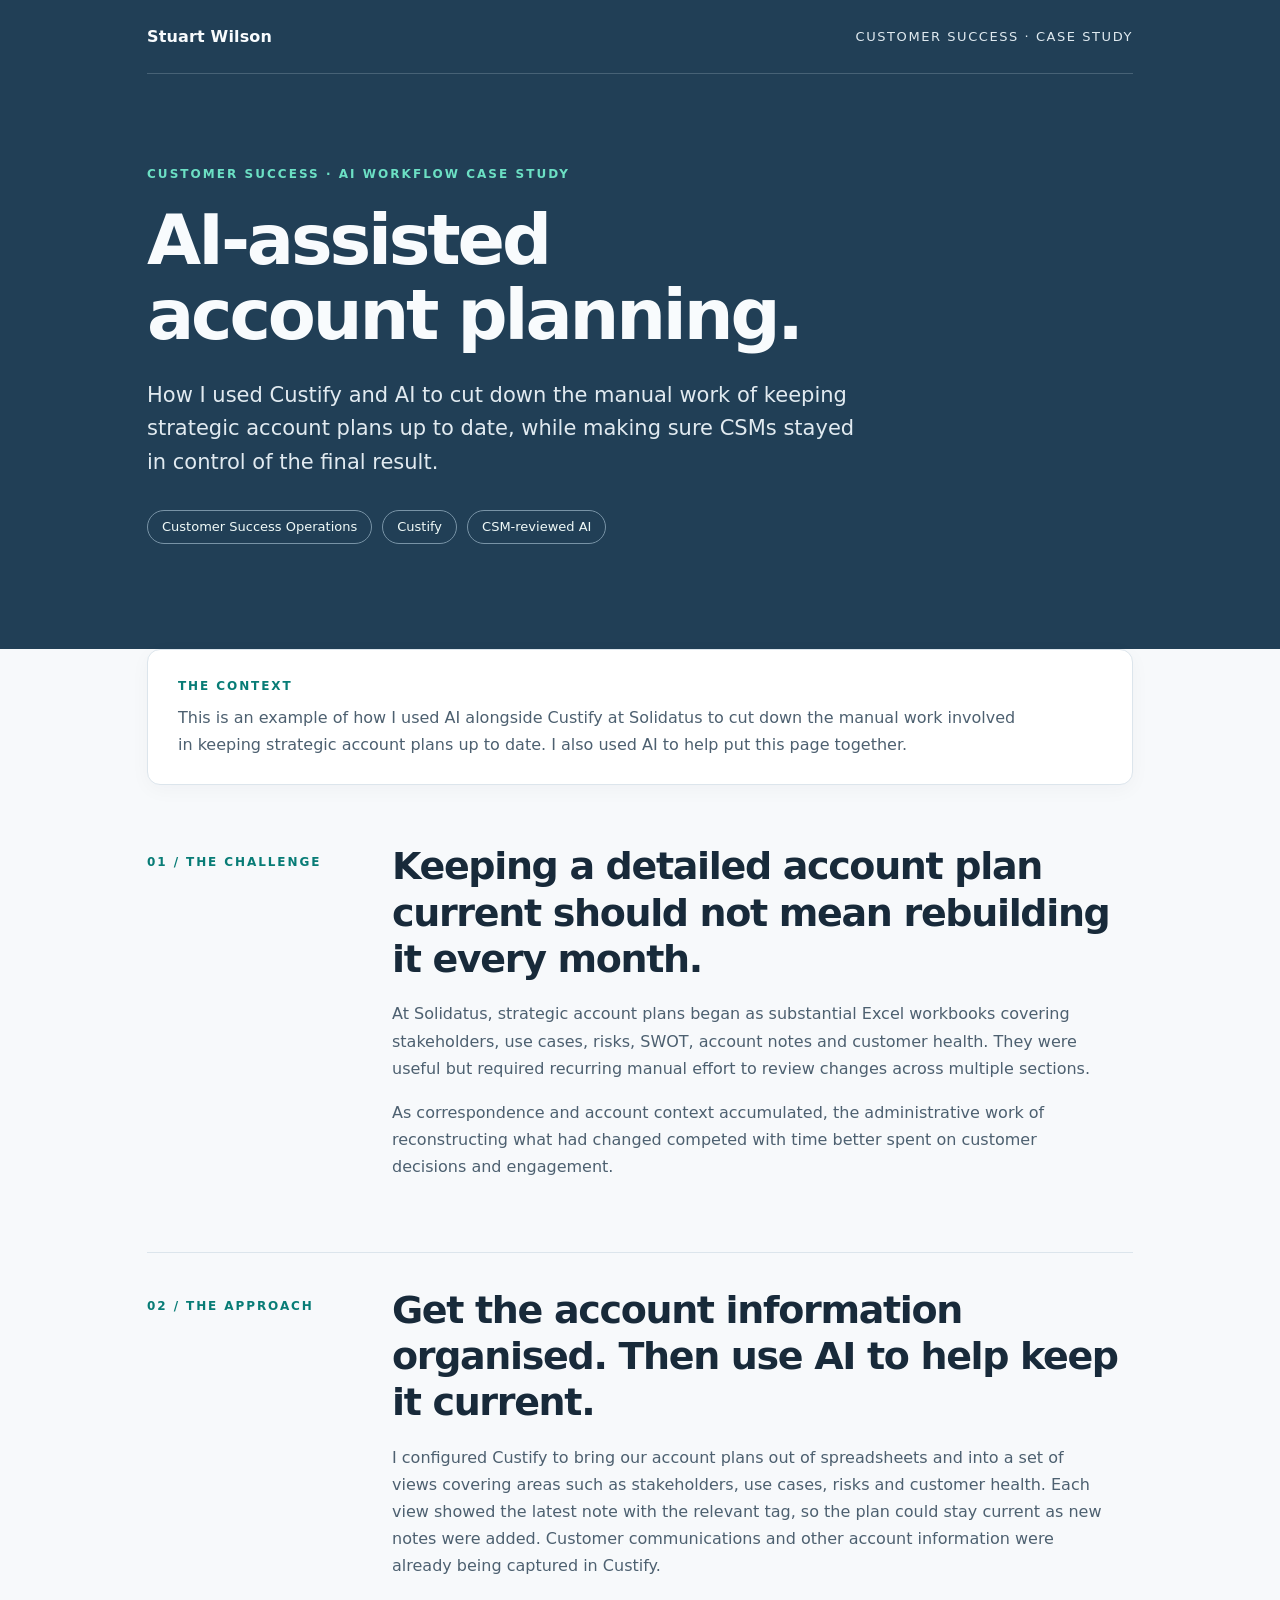
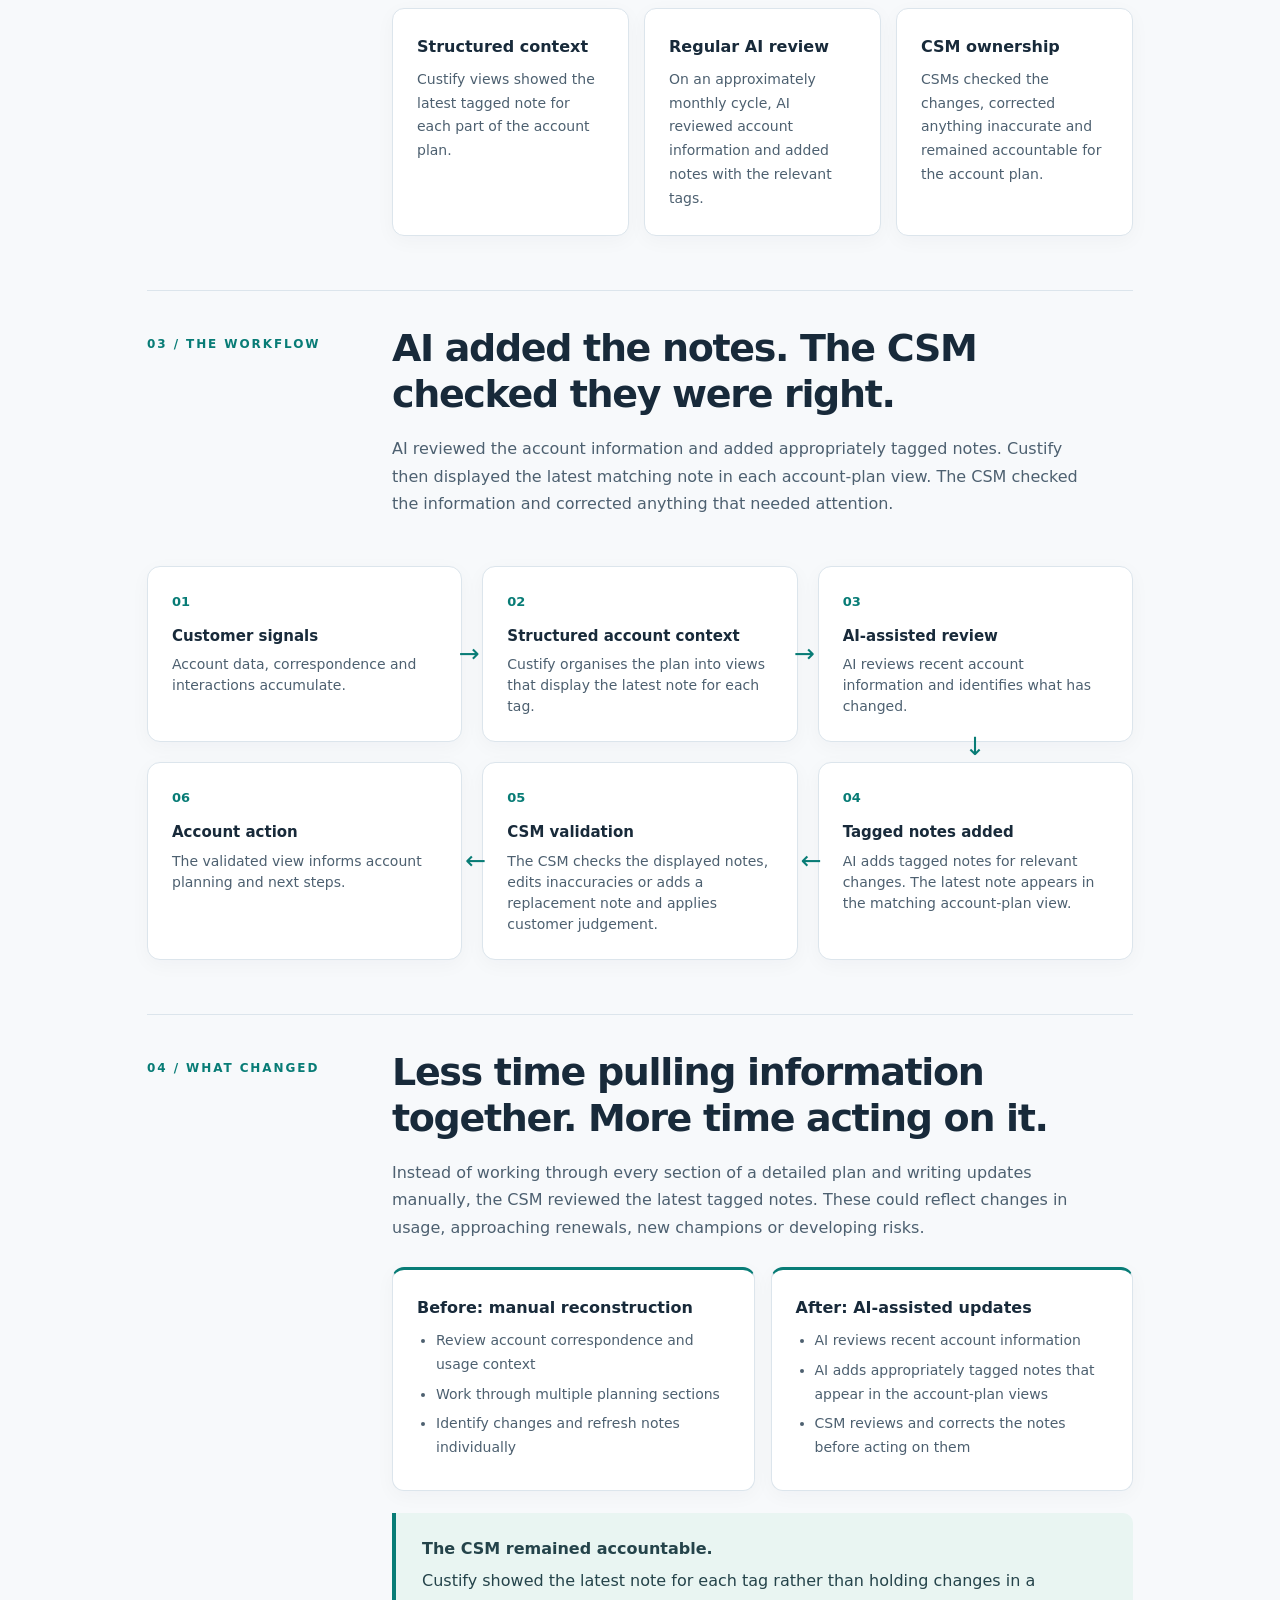
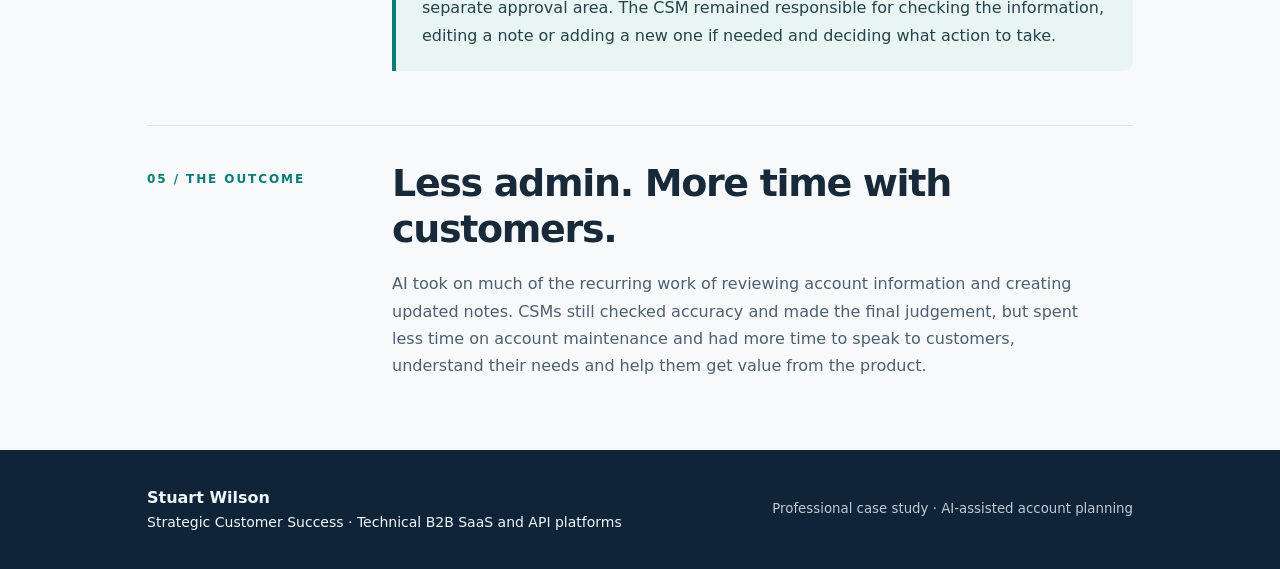
==== ai-account-planning/index.html @ 02c738e1 "Add files via upload" ====
<!doctype html>
<html lang="en">
<head>
<meta charset="utf-8"><meta name="viewport" content="width=device-width, initial-scale=1">
<meta name="description" content="How I used Custify and AI-assisted tagged notes to reduce recurring account-plan maintenance while keeping CSMs accountable.">
<meta name="theme-color" content="#213f56"><title>AI-Assisted Account Planning | Stuart Wilson</title>
<style>
:root{--ink:#17283a;--muted:#536477;--line:#dce5e9;--accent:#147d80;--bg:#f7f9f8;--dark:#10243a}*{box-sizing:border-box}html{scroll-behavior:smooth}body{margin:0;background:var(--bg);color:var(--ink);font:16px/1.7 system-ui,-apple-system,BlinkMacSystemFont,"Segoe UI",sans-serif}a{color:#096b70}a:focus-visible{outline:3px solid #f0b75c;outline-offset:4px}.wrap{max-width:1050px;margin:auto;padding:0 32px}.top{background:var(--dark);color:white}.nav{display:flex;justify-content:space-between;align-items:center;padding-top:23px;padding-bottom:23px;border-bottom:1px solid #ffffff24}.brand{font-weight:700;letter-spacing:.01em}.nav span{color:#b9d4d6;font-size:13px;text-transform:uppercase;letter-spacing:.12em}.hero{padding:90px 0 105px}.eyebrow{color:#71c9c5;text-transform:uppercase;letter-spacing:.17em;font-size:12px;font-weight:800}.hero h1{font-size:clamp(42px,6vw,70px);line-height:1.08;letter-spacing:-.045em;max-width:850px;margin:18px 0 25px}.hero p{font-size:21px;line-height:1.6;color:#d5e0e8;max-width:730px}.tags{display:flex;gap:10px;flex-wrap:wrap;margin-top:30px}.tag{border:1px solid #547083;color:#e1f3f0;border-radius:40px;padding:5px 14px;font-size:13px}main{padding:70px 0 90px}.intro{background:#fff;border:1px solid var(--line);border-radius:13px;padding:26px 30px;margin-bottom:24px}.intro .label{padding:0;margin-bottom:8px}.intro p{margin:0;color:#405366;max-width:850px}.section{padding:34px 0 54px;border-bottom:1px solid var(--line)}.section:last-child{border:0}.section-head{display:grid;grid-template-columns:210px 1fr;gap:35px}.label{font-size:12px;text-transform:uppercase;letter-spacing:.16em;font-weight:800;color:var(--accent);padding-top:9px}.section h2{font-size:clamp(27px,3vw,38px);line-height:1.22;letter-spacing:-.035em;margin:0 0 18px}.section p{max-width:710px;margin:0 0 17px;color:#405366}.feature{display:grid;grid-template-columns:repeat(3,1fr);gap:15px;margin-top:28px}.card{background:white;border:1px solid var(--line);border-radius:12px;padding:24px}.card strong{display:block;margin-bottom:8px}.card p{font-size:14px;margin:0}.workflow{margin-top:32px;display:grid;grid-template-columns:repeat(3,minmax(0,1fr));gap:20px}.step{position:relative;background:#fff;border:1px solid #d6e3e3;border-radius:13px;padding:24px;min-height:165px;box-shadow:0 8px 22px #142b3808}.num{display:block;color:var(--accent);font-weight:800;font-size:13px;margin-bottom:13px}.step h3{font-size:15px;line-height:1.35;margin:0 0 8px}.step p{font-size:14px;line-height:1.5;margin:0}.step:nth-child(4){grid-column:3;grid-row:2}.step:nth-child(5){grid-column:2;grid-row:2}.step:nth-child(6){grid-column:1;grid-row:2}.step::after{position:absolute;color:var(--accent);font-size:25px;z-index:1}.step:nth-child(1)::after,.step:nth-child(2)::after{content:'→';right:-18px;top:50%;transform:translateY(-50%)}.step:nth-child(3)::after{content:'↓';bottom:-27px;left:50%;transform:translateX(-50%)}.step:nth-child(4)::after,.step:nth-child(5)::after{content:'←';left:-18px;top:50%;transform:translateY(-50%)}.comparison{display:grid;grid-template-columns:1fr 1fr;gap:16px;margin-top:26px}.comparison .card{border-top:3px solid var(--accent)}.comparison ul{padding-left:19px;margin:8px 0 0;color:#405366;font-size:14px}.comparison li{margin:6px 0}.callout{background:#e7f2f0;border-left:4px solid var(--accent);padding:22px 26px;border-radius:0 10px 10px 0;margin-top:22px;color:#24434a}.callout strong{display:block;margin-bottom:5px}.bottom{background:var(--dark);color:#e1eaf0;padding:34px 0}.bottom .wrap{display:flex;justify-content:space-between;gap:20px;align-items:center}.bottom p{margin:0;font-size:14px}.bottom small{color:#a8becd}.footer-link{color:#9ce2db}@media(max-width:760px){.wrap{padding:0 22px}.hero{padding:65px 0 75px}.hero p{font-size:18px}.section-head{display:block}.label{margin-bottom:15px}.feature,.comparison{grid-template-columns:1fr}.workflow{grid-template-columns:1fr}.step{min-height:unset;grid-column:auto!important;grid-row:auto!important}.step::after{display:none!important}.step:not(:last-child)::after{content:'↓'!important;display:block!important;position:absolute;left:50%!important;right:auto!important;top:auto!important;bottom:-26px!important;transform:translateX(-50%)!important;color:var(--accent);font-size:23px;z-index:1}.bottom .wrap{display:block}.bottom p{margin-bottom:8px}}@media(prefers-reduced-motion:reduce){html{scroll-behavior:auto}}

/* Brand alignment with stuartjrwilson.com/cs/ */
:root{--ink:#182a3a;--muted:#4d6070;--line:#dce5ec;--accent:#087c76;--bg:#f7f9fb;--dark:#213f56}
body{background:var(--bg);color:var(--ink)}
a{color:#087c76}
a:hover{color:#065e5a}
a:focus-visible{outline-color:#087c76}
.top{background:#213f56;color:#f8fbfd}
.nav{border-bottom-color:#476276}
.nav span{color:#e0eaf0}
.eyebrow{color:#6ce0c4}
.hero p{color:#e1eaf0}
.tag{border-color:#7893a6;color:#f0faf8}
.intro,.card,.step{background:#fff;border-color:#dce5ec;box-shadow:0 5px 20px rgba(15,36,55,.035)}
.intro p,.section p,.comparison ul{color:#4d6070}
.label,.num{color:#087c76}
.comparison .card{border-top-color:#087c76}
.step::after{color:#087c76}
.callout{background:#e9f5f2;border-left-color:#087c76;color:#24434a}
.bottom{background:#102438;color:#eef5fb}
.bottom small{color:#bdcbd7}
.footer-link{color:#6ce0c4}
</style>
</head>
<body>
<header class="top"><div class="wrap"><div class="nav"><div class="brand">Stuart Wilson</div><span>Customer Success · Case Study</span></div><div class="hero"><div class="eyebrow">Customer Success · AI workflow case study</div><h1>AI-assisted<br>account planning.</h1><p>How I used Custify and AI to cut down the manual work of keeping strategic account plans up to date, while making sure CSMs stayed in control of the final result.</p><div class="tags"><span class="tag">Customer Success Operations</span><span class="tag">Custify</span><span class="tag">CSM-reviewed AI</span></div></div></div></header>
<main class="wrap"><aside class="intro"><div class="label">The context</div><p>This is an example of how I used AI alongside Custify at Solidatus to cut down the manual work involved in keeping strategic account plans up to date. I also used AI to help put this page together.</p></aside>
<section class="section"><div class="section-head"><div class="label">01 / The challenge</div><div><h2>Keeping a detailed account plan current should not mean rebuilding it every month.</h2><p>At Solidatus, strategic account plans began as substantial Excel workbooks covering stakeholders, use cases, risks, SWOT, account notes and customer health. They were useful but required recurring manual effort to review changes across multiple sections.</p><p>As correspondence and account context accumulated, the administrative work of reconstructing what had changed competed with time better spent on customer decisions and engagement.</p></div></div></section>
<section class="section"><div class="section-head"><div class="label">02 / The approach</div><div><h2>Get the account information organised. Then use AI to help keep it current.</h2><p>I configured Custify to bring our account plans out of spreadsheets and into a set of views covering areas such as stakeholders, use cases, risks and customer health. Each view showed the latest note with the relevant tag, so the plan could stay current as new notes were added. Customer communications and other account information were already being captured in Custify.</p><div class="feature"><div class="card"><strong>Structured context</strong><p>Custify views showed the latest tagged note for each part of the account plan.</p></div><div class="card"><strong>Regular AI review</strong><p>On an approximately monthly cycle, AI reviewed account information and added notes with the relevant tags.</p></div><div class="card"><strong>CSM ownership</strong><p>CSMs checked the changes, corrected anything inaccurate and remained accountable for the account plan.</p></div></div></div></div></section>
<section class="section"><div class="section-head"><div class="label">03 / The workflow</div><div><h2>AI added the notes. The CSM checked they were right.</h2><p>AI reviewed the account information and added appropriately tagged notes. Custify then displayed the latest matching note in each account-plan view. The CSM checked the information and corrected anything that needed attention.</p></div></div><div class="workflow" aria-label="Six stages of the account planning workflow, numbered in order"><div class="step"><span class="num">01</span><h3>Customer signals</h3><p>Account data, correspondence and interactions accumulate.</p></div><div class="step"><span class="num">02</span><h3>Structured account context</h3><p>Custify organises the plan into views that display the latest note for each tag.</p></div><div class="step"><span class="num">03</span><h3>AI-assisted review</h3><p>AI reviews recent account information and identifies what has changed.</p></div><div class="step"><span class="num">04</span><h3>Tagged notes added</h3><p>AI adds tagged notes for relevant changes. The latest note appears in the matching account-plan view.</p></div><div class="step"><span class="num">05</span><h3>CSM validation</h3><p>The CSM checks the displayed notes, edits inaccuracies or adds a replacement note and applies customer judgement.</p></div><div class="step"><span class="num">06</span><h3>Account action</h3><p>The validated view informs account planning and next steps.</p></div></div></section>
<section class="section"><div class="section-head"><div class="label">04 / What changed</div><div><h2>Less time pulling information together. More time acting on it.</h2><p>Instead of working through every section of a detailed plan and writing updates manually, the CSM reviewed the latest tagged notes. These could reflect changes in usage, approaching renewals, new champions or developing risks.</p><div class="comparison"><div class="card"><strong>Before: manual reconstruction</strong><ul><li>Review account correspondence and usage context</li><li>Work through multiple planning sections</li><li>Identify changes and refresh notes individually</li></ul></div><div class="card"><strong>After: AI-assisted updates</strong><ul><li>AI reviews recent account information</li><li>AI adds appropriately tagged notes that appear in the account-plan views</li><li>CSM reviews and corrects the notes before acting on them</li></ul></div></div><div class="callout"><strong>The CSM remained accountable.</strong>Custify showed the latest note for each tag rather than holding changes in a separate approval area. The CSM remained responsible for checking the information, editing a note or adding a new one if needed and deciding what action to take.</div></div></div></section>
<section class="section"><div class="section-head"><div class="label">05 / The outcome</div><div><h2>Less admin. More time with customers.</h2><p>AI took on much of the recurring work of reviewing account information and creating updated notes. CSMs still checked accuracy and made the final judgement, but spent less time on account maintenance and had more time to speak to customers, understand their needs and help them get value from the product.</p></div></div></section>
</main><footer class="bottom"><div class="wrap"><div><strong>Stuart Wilson</strong><p>Strategic Customer Success · Technical B2B SaaS and API platforms</p></div><small>Professional case study · AI-assisted account planning</small></div></footer>
</body></html>
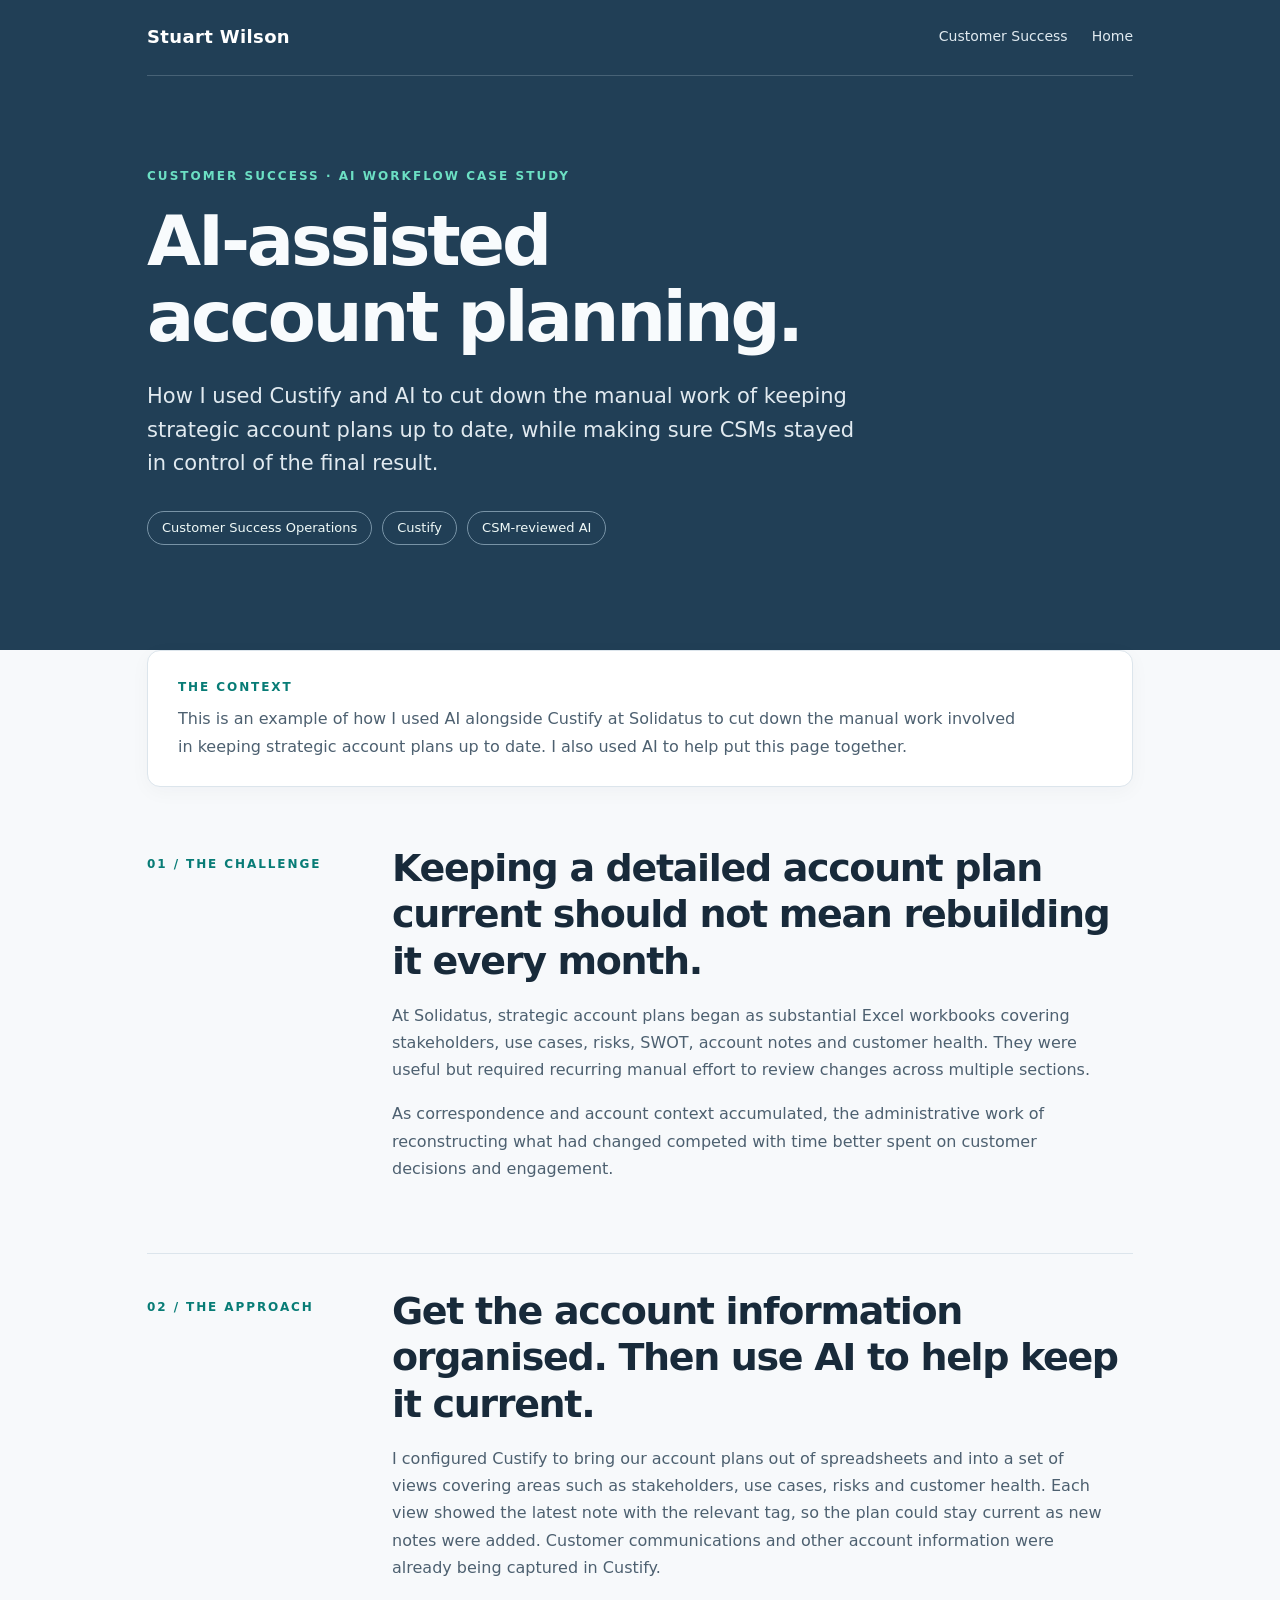
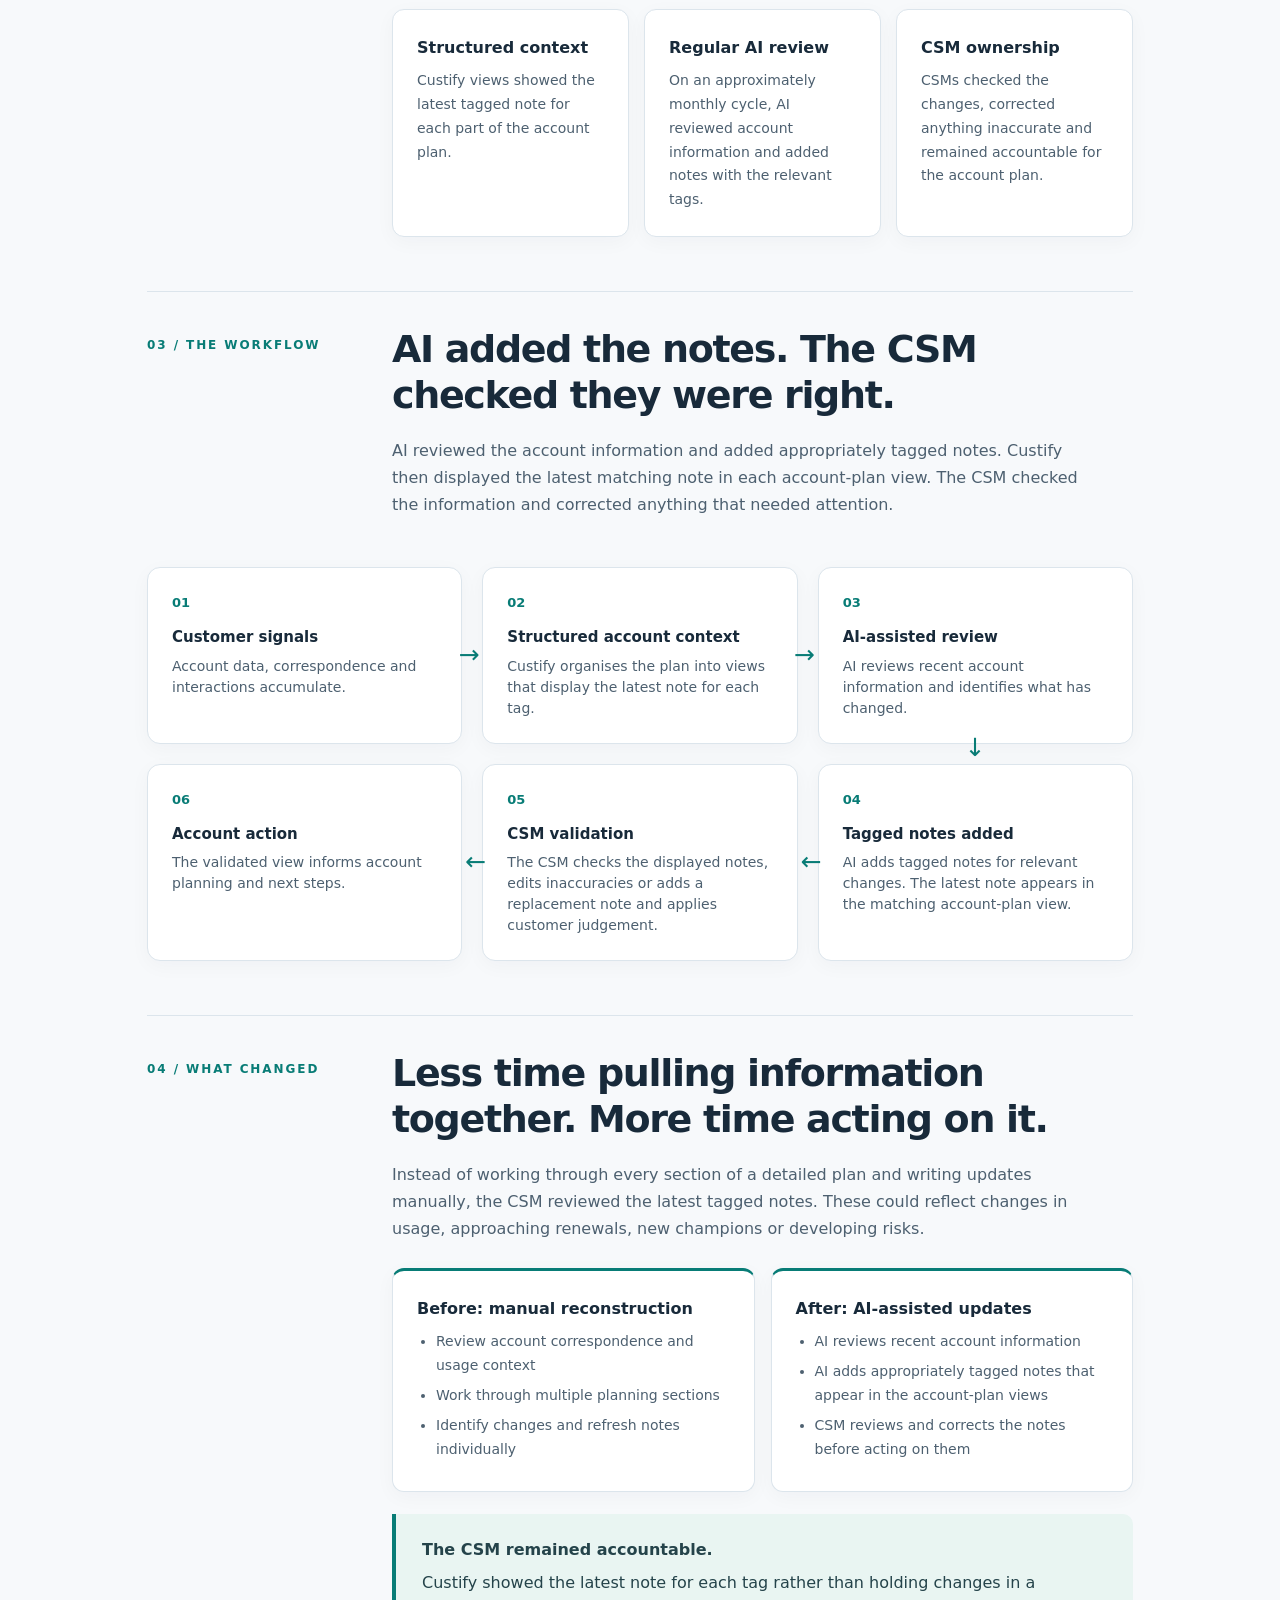
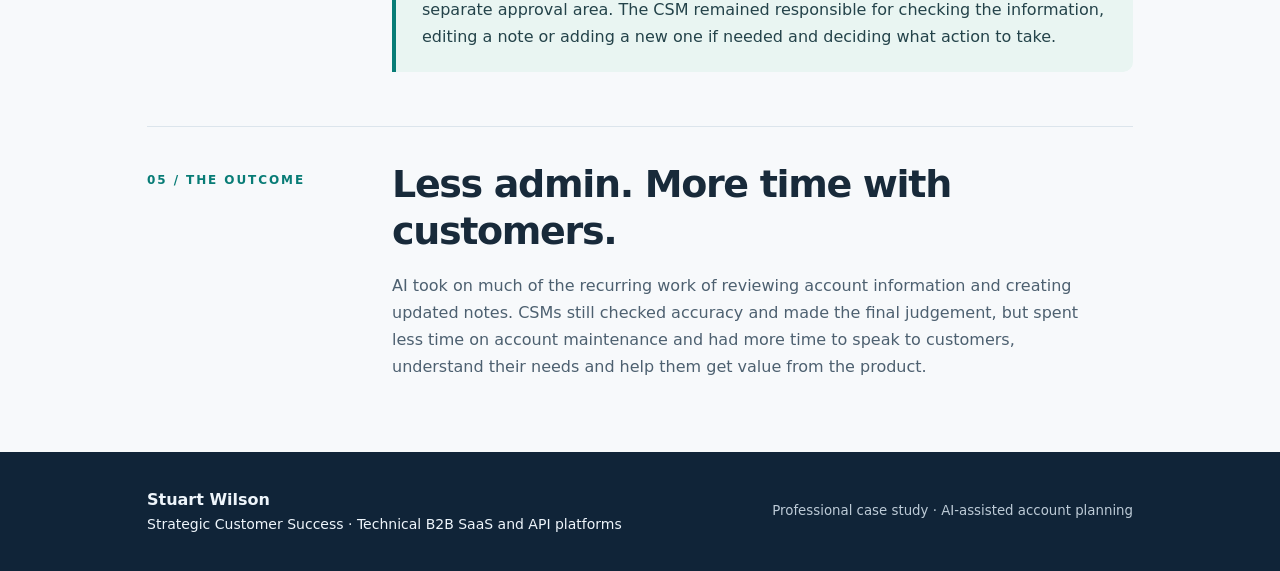
==== commit 569a98dc: "Add files via upload" ====
--- a/ai-account-planning/index.html
+++ b/ai-account-planning/index.html
@@ -28,10 +28,18 @@
 .bottom{background:#102438;color:#eef5fb}
 .bottom small{color:#bdcbd7}
 .footer-link{color:#6ce0c4}
+/* Shared header styling */
+.nav{padding-top:22px;padding-bottom:22px;gap:20px}
+.nav .brand{color:#fff;text-decoration:none;font-size:18px;font-weight:750;letter-spacing:.02em}
+.nav .brand:hover{text-decoration:underline;color:#fff}
+.nav-links{display:flex;gap:24px;flex-wrap:wrap;align-items:center}
+.nav-links a{color:#e0eaf0;text-decoration:none;font-size:14px}
+.nav-links a:hover{color:#fff;text-decoration:underline}
+@media(max-width:480px){.nav{align-items:flex-start;flex-direction:column;gap:10px}.nav-links{gap:18px}}
 </style>
 </head>
 <body>
-<header class="top"><div class="wrap"><div class="nav"><div class="brand">Stuart Wilson</div><span>Customer Success · Case Study</span></div><div class="hero"><div class="eyebrow">Customer Success · AI workflow case study</div><h1>AI-assisted<br>account planning.</h1><p>How I used Custify and AI to cut down the manual work of keeping strategic account plans up to date, while making sure CSMs stayed in control of the final result.</p><div class="tags"><span class="tag">Customer Success Operations</span><span class="tag">Custify</span><span class="tag">CSM-reviewed AI</span></div></div></div></header>
+<header class="top"><div class="wrap"><div class="nav"><a class="brand" href="/" aria-label="Stuart Wilson homepage">Stuart Wilson</a><div class="nav-links"><a href="/cs/">Customer Success</a><a href="/">Home</a></div></div><div class="hero"><div class="eyebrow">Customer Success · AI workflow case study</div><h1>AI-assisted<br>account planning.</h1><p>How I used Custify and AI to cut down the manual work of keeping strategic account plans up to date, while making sure CSMs stayed in control of the final result.</p><div class="tags"><span class="tag">Customer Success Operations</span><span class="tag">Custify</span><span class="tag">CSM-reviewed AI</span></div></div></div></header>
 <main class="wrap"><aside class="intro"><div class="label">The context</div><p>This is an example of how I used AI alongside Custify at Solidatus to cut down the manual work involved in keeping strategic account plans up to date. I also used AI to help put this page together.</p></aside>
 <section class="section"><div class="section-head"><div class="label">01 / The challenge</div><div><h2>Keeping a detailed account plan current should not mean rebuilding it every month.</h2><p>At Solidatus, strategic account plans began as substantial Excel workbooks covering stakeholders, use cases, risks, SWOT, account notes and customer health. They were useful but required recurring manual effort to review changes across multiple sections.</p><p>As correspondence and account context accumulated, the administrative work of reconstructing what had changed competed with time better spent on customer decisions and engagement.</p></div></div></section>
 <section class="section"><div class="section-head"><div class="label">02 / The approach</div><div><h2>Get the account information organised. Then use AI to help keep it current.</h2><p>I configured Custify to bring our account plans out of spreadsheets and into a set of views covering areas such as stakeholders, use cases, risks and customer health. Each view showed the latest note with the relevant tag, so the plan could stay current as new notes were added. Customer communications and other account information were already being captured in Custify.</p><div class="feature"><div class="card"><strong>Structured context</strong><p>Custify views showed the latest tagged note for each part of the account plan.</p></div><div class="card"><strong>Regular AI review</strong><p>On an approximately monthly cycle, AI reviewed account information and added notes with the relevant tags.</p></div><div class="card"><strong>CSM ownership</strong><p>CSMs checked the changes, corrected anything inaccurate and remained accountable for the account plan.</p></div></div></div></div></section>
@@ -39,4 +47,25 @@
 <section class="section"><div class="section-head"><div class="label">04 / What changed</div><div><h2>Less time pulling information together. More time acting on it.</h2><p>Instead of working through every section of a detailed plan and writing updates manually, the CSM reviewed the latest tagged notes. These could reflect changes in usage, approaching renewals, new champions or developing risks.</p><div class="comparison"><div class="card"><strong>Before: manual reconstruction</strong><ul><li>Review account correspondence and usage context</li><li>Work through multiple planning sections</li><li>Identify changes and refresh notes individually</li></ul></div><div class="card"><strong>After: AI-assisted updates</strong><ul><li>AI reviews recent account information</li><li>AI adds appropriately tagged notes that appear in the account-plan views</li><li>CSM reviews and corrects the notes before acting on them</li></ul></div></div><div class="callout"><strong>The CSM remained accountable.</strong>Custify showed the latest note for each tag rather than holding changes in a separate approval area. The CSM remained responsible for checking the information, editing a note or adding a new one if needed and deciding what action to take.</div></div></div></section>
 <section class="section"><div class="section-head"><div class="label">05 / The outcome</div><div><h2>Less admin. More time with customers.</h2><p>AI took on much of the recurring work of reviewing account information and creating updated notes. CSMs still checked accuracy and made the final judgement, but spent less time on account maintenance and had more time to speak to customers, understand their needs and help them get value from the product.</p></div></div></section>
 </main><footer class="bottom"><div class="wrap"><div><strong>Stuart Wilson</strong><p>Strategic Customer Success · Technical B2B SaaS and API platforms</p></div><small>Professional case study · AI-assisted account planning</small></div></footer>
+<!-- Cloudflare Web Analytics: personal browser opt-out via ?analytics=off; re-enable via ?analytics=on. -->
+<script>
+(function () {
+  const key = 'stuart-cs-analytics-opt-out';
+  const params = new URLSearchParams(window.location.search);
+  const choice = params.get('analytics');
+  try {
+    if (choice === 'off') localStorage.setItem(key, '1');
+    if (choice === 'on') localStorage.removeItem(key);
+  } catch (error) { /* Storage may be unavailable in private browsing. */ }
+  if (choice === 'off') return;
+  let optedOut = false;
+  try { optedOut = localStorage.getItem(key) === '1'; } catch (error) {}
+  if (optedOut) return;
+  const beacon = document.createElement('script');
+  beacon.type = 'module';
+  beacon.src = 'https://static.cloudflareinsights.com/beacon.min.js';
+  beacon.setAttribute('data-cf-beacon', JSON.stringify({ token: 'd771156b307c47318e2d12b2369e3d47' }));
+  document.body.appendChild(beacon);
+})();
+</script><!-- End Cloudflare Web Analytics -->
 </body></html>
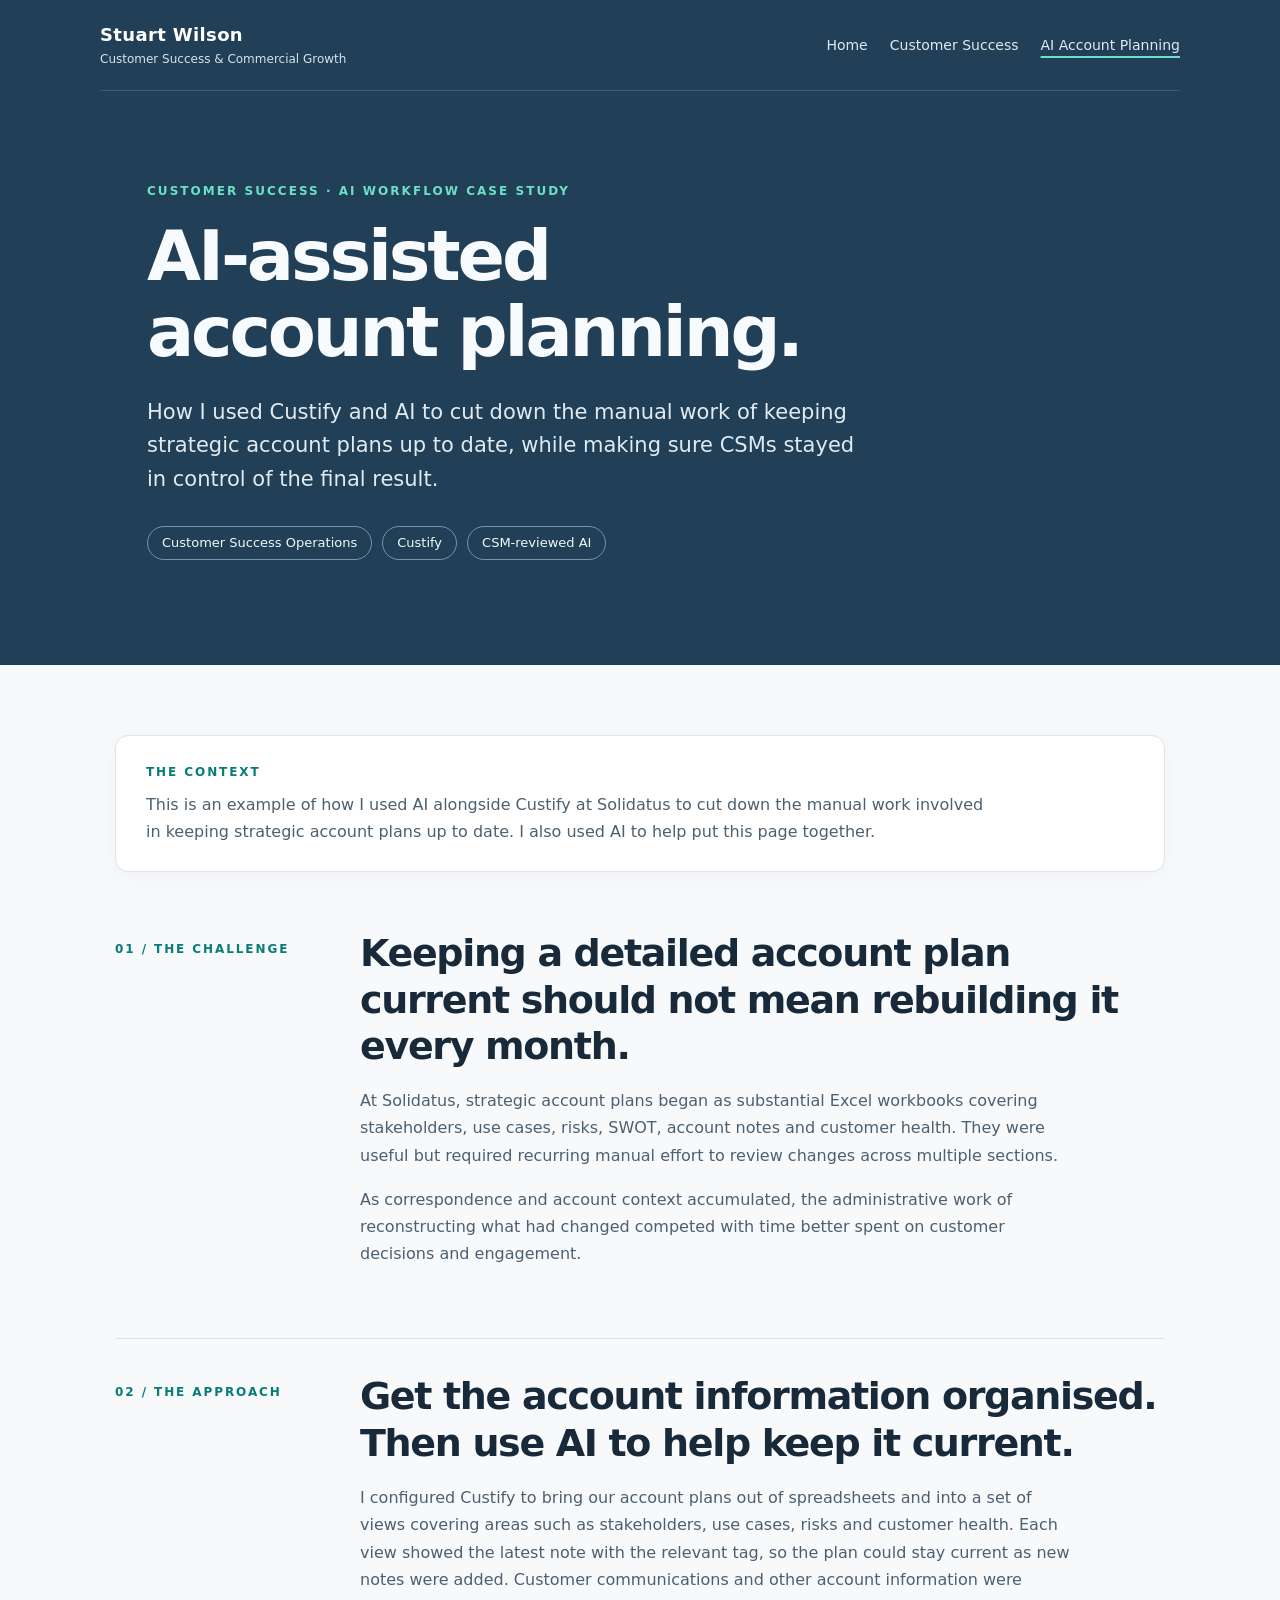
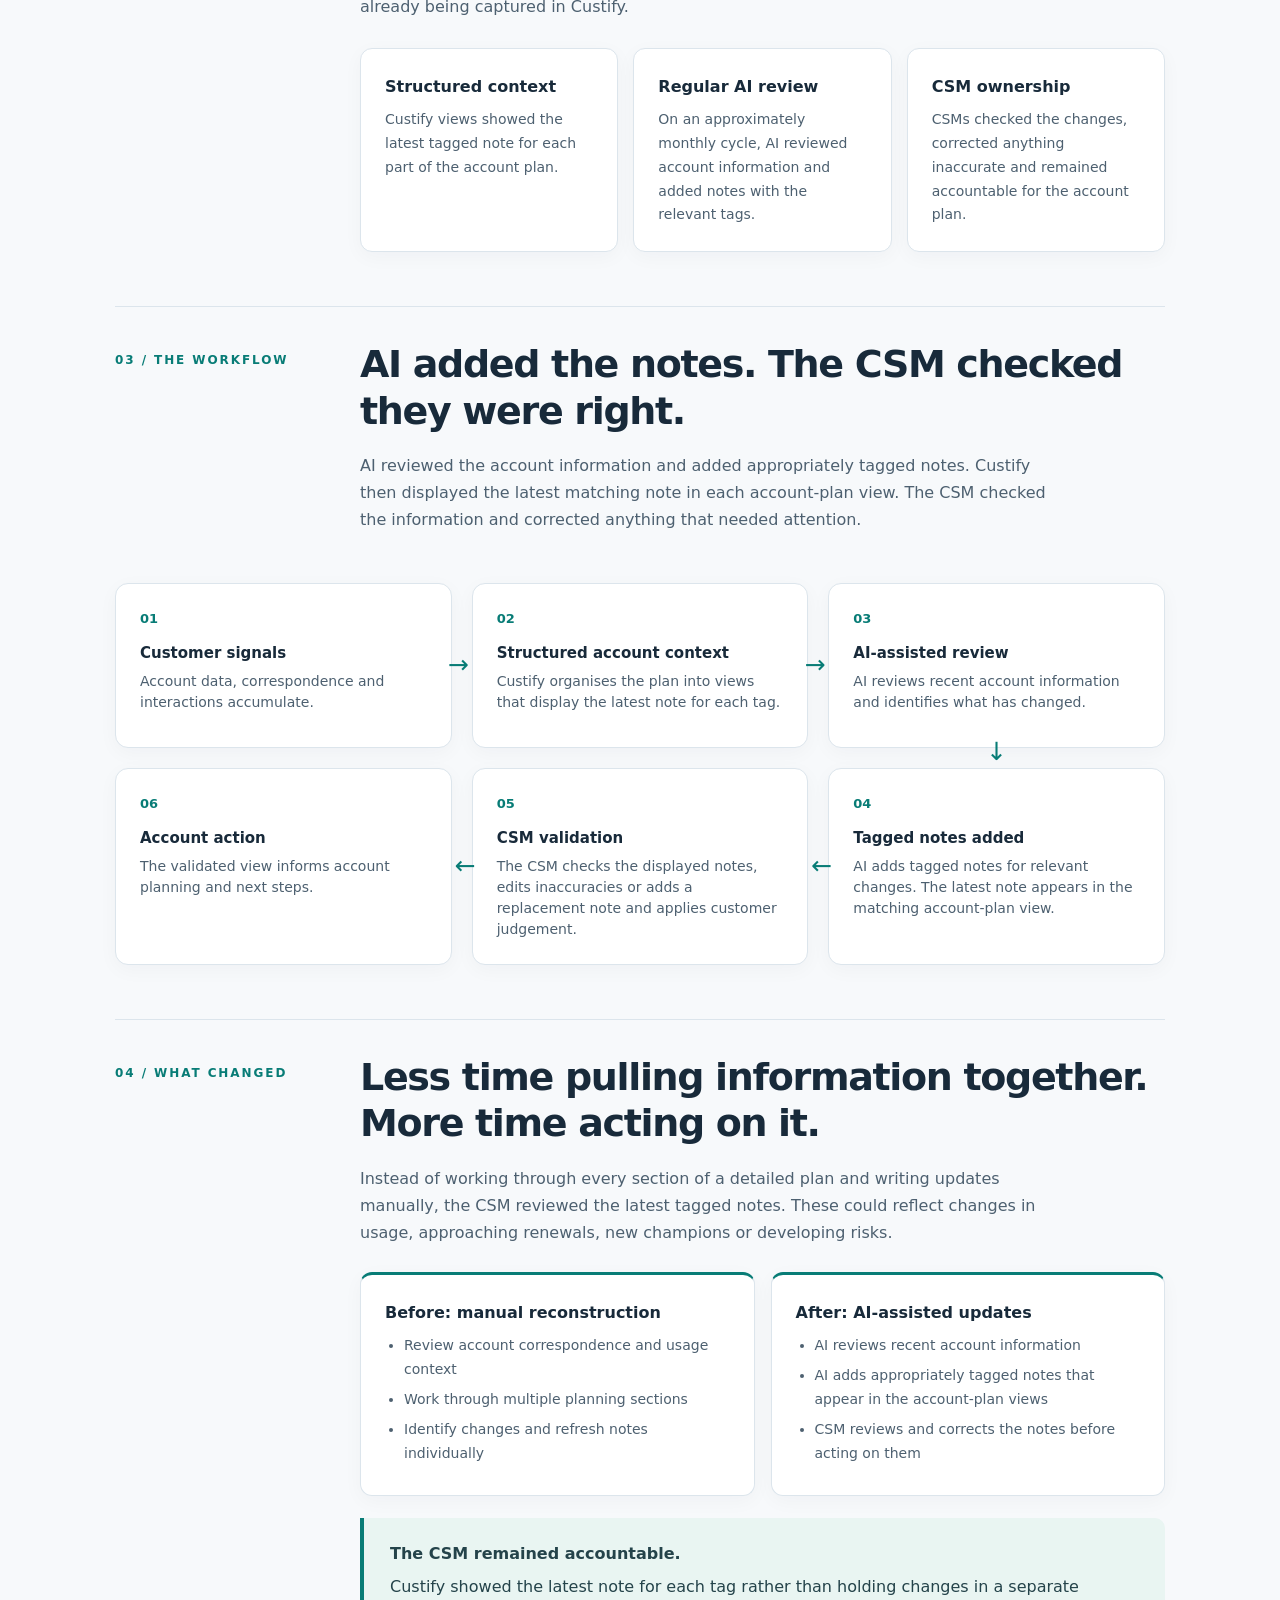
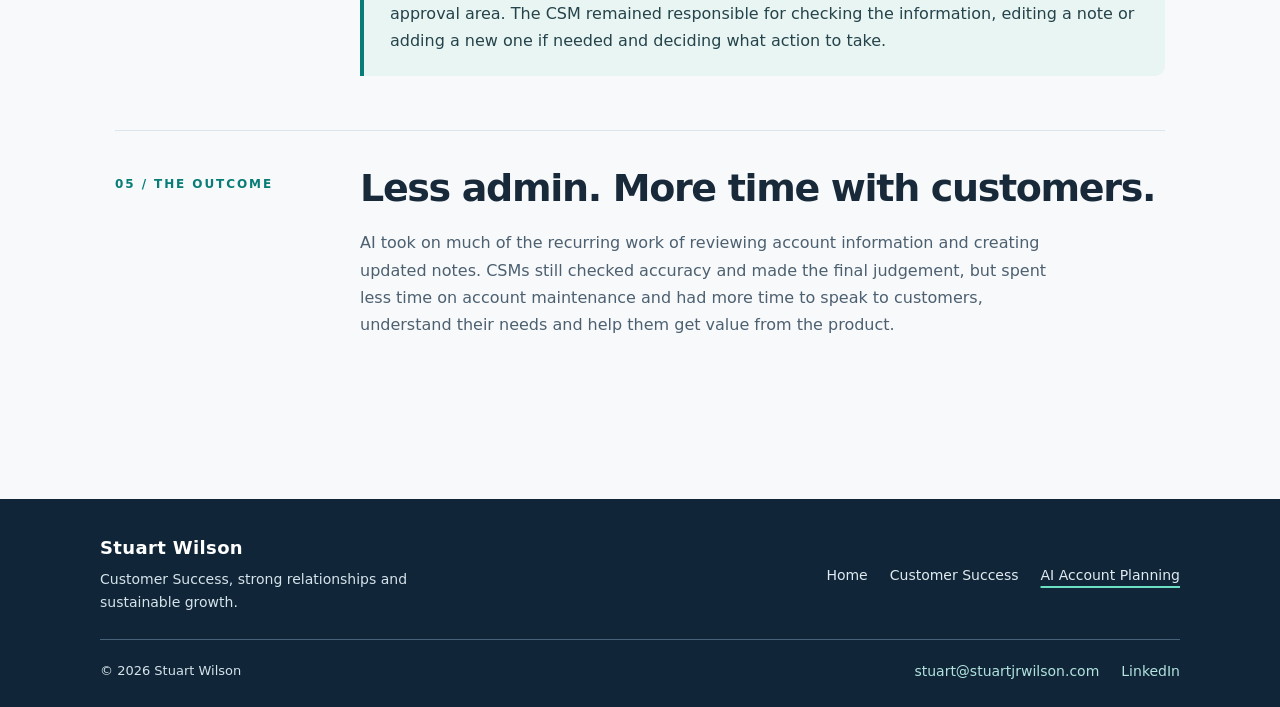
==== commit 40ce6221: "Standardise site headers and footers and improve SEO" ====
--- a/ai-account-planning/index.html
+++ b/ai-account-planning/index.html
@@ -2,10 +2,8 @@
 <html lang="en">
 <head>
 <meta charset="utf-8"><meta name="viewport" content="width=device-width, initial-scale=1">
-<meta name="description" content="How I used Custify and AI-assisted tagged notes to reduce recurring account-plan maintenance while keeping CSMs accountable.">
-<meta name="theme-color" content="#213f56"><title>AI-Assisted Account Planning | Stuart Wilson</title>
 <style>
-:root{--ink:#17283a;--muted:#536477;--line:#dce5e9;--accent:#147d80;--bg:#f7f9f8;--dark:#10243a}*{box-sizing:border-box}html{scroll-behavior:smooth}body{margin:0;background:var(--bg);color:var(--ink);font:16px/1.7 system-ui,-apple-system,BlinkMacSystemFont,"Segoe UI",sans-serif}a{color:#096b70}a:focus-visible{outline:3px solid #f0b75c;outline-offset:4px}.wrap{max-width:1050px;margin:auto;padding:0 32px}.top{background:var(--dark);color:white}.nav{display:flex;justify-content:space-between;align-items:center;padding-top:23px;padding-bottom:23px;border-bottom:1px solid #ffffff24}.brand{font-weight:700;letter-spacing:.01em}.nav span{color:#b9d4d6;font-size:13px;text-transform:uppercase;letter-spacing:.12em}.hero{padding:90px 0 105px}.eyebrow{color:#71c9c5;text-transform:uppercase;letter-spacing:.17em;font-size:12px;font-weight:800}.hero h1{font-size:clamp(42px,6vw,70px);line-height:1.08;letter-spacing:-.045em;max-width:850px;margin:18px 0 25px}.hero p{font-size:21px;line-height:1.6;color:#d5e0e8;max-width:730px}.tags{display:flex;gap:10px;flex-wrap:wrap;margin-top:30px}.tag{border:1px solid #547083;color:#e1f3f0;border-radius:40px;padding:5px 14px;font-size:13px}main{padding:70px 0 90px}.intro{background:#fff;border:1px solid var(--line);border-radius:13px;padding:26px 30px;margin-bottom:24px}.intro .label{padding:0;margin-bottom:8px}.intro p{margin:0;color:#405366;max-width:850px}.section{padding:34px 0 54px;border-bottom:1px solid var(--line)}.section:last-child{border:0}.section-head{display:grid;grid-template-columns:210px 1fr;gap:35px}.label{font-size:12px;text-transform:uppercase;letter-spacing:.16em;font-weight:800;color:var(--accent);padding-top:9px}.section h2{font-size:clamp(27px,3vw,38px);line-height:1.22;letter-spacing:-.035em;margin:0 0 18px}.section p{max-width:710px;margin:0 0 17px;color:#405366}.feature{display:grid;grid-template-columns:repeat(3,1fr);gap:15px;margin-top:28px}.card{background:white;border:1px solid var(--line);border-radius:12px;padding:24px}.card strong{display:block;margin-bottom:8px}.card p{font-size:14px;margin:0}.workflow{margin-top:32px;display:grid;grid-template-columns:repeat(3,minmax(0,1fr));gap:20px}.step{position:relative;background:#fff;border:1px solid #d6e3e3;border-radius:13px;padding:24px;min-height:165px;box-shadow:0 8px 22px #142b3808}.num{display:block;color:var(--accent);font-weight:800;font-size:13px;margin-bottom:13px}.step h3{font-size:15px;line-height:1.35;margin:0 0 8px}.step p{font-size:14px;line-height:1.5;margin:0}.step:nth-child(4){grid-column:3;grid-row:2}.step:nth-child(5){grid-column:2;grid-row:2}.step:nth-child(6){grid-column:1;grid-row:2}.step::after{position:absolute;color:var(--accent);font-size:25px;z-index:1}.step:nth-child(1)::after,.step:nth-child(2)::after{content:'→';right:-18px;top:50%;transform:translateY(-50%)}.step:nth-child(3)::after{content:'↓';bottom:-27px;left:50%;transform:translateX(-50%)}.step:nth-child(4)::after,.step:nth-child(5)::after{content:'←';left:-18px;top:50%;transform:translateY(-50%)}.comparison{display:grid;grid-template-columns:1fr 1fr;gap:16px;margin-top:26px}.comparison .card{border-top:3px solid var(--accent)}.comparison ul{padding-left:19px;margin:8px 0 0;color:#405366;font-size:14px}.comparison li{margin:6px 0}.callout{background:#e7f2f0;border-left:4px solid var(--accent);padding:22px 26px;border-radius:0 10px 10px 0;margin-top:22px;color:#24434a}.callout strong{display:block;margin-bottom:5px}.bottom{background:var(--dark);color:#e1eaf0;padding:34px 0}.bottom .wrap{display:flex;justify-content:space-between;gap:20px;align-items:center}.bottom p{margin:0;font-size:14px}.bottom small{color:#a8becd}.footer-link{color:#9ce2db}@media(max-width:760px){.wrap{padding:0 22px}.hero{padding:65px 0 75px}.hero p{font-size:18px}.section-head{display:block}.label{margin-bottom:15px}.feature,.comparison{grid-template-columns:1fr}.workflow{grid-template-columns:1fr}.step{min-height:unset;grid-column:auto!important;grid-row:auto!important}.step::after{display:none!important}.step:not(:last-child)::after{content:'↓'!important;display:block!important;position:absolute;left:50%!important;right:auto!important;top:auto!important;bottom:-26px!important;transform:translateX(-50%)!important;color:var(--accent);font-size:23px;z-index:1}.bottom .wrap{display:block}.bottom p{margin-bottom:8px}}@media(prefers-reduced-motion:reduce){html{scroll-behavior:auto}}
+:root{--ink:#17283a;--muted:#536477;--line:#dce5e9;--accent:#147d80;--bg:#f7f9f8;--dark:#10243a}*{box-sizing:border-box}html{scroll-behavior:smooth}body{margin:0;background:var(--bg);color:var(--ink);font:16px/1.7 system-ui,-apple-system,BlinkMacSystemFont,"Segoe UI",sans-serif}a{color:#096b70}a:focus-visible{outline:3px solid #f0b75c;outline-offset:4px}.wrap{max-width:1050px;margin:auto;padding:0 32px}.top{background:var(--dark);color:white}.nav{display:flex;justify-content:space-between;align-items:center;padding-top:23px;padding-bottom:23px;border-bottom:1px solid #ffffff24}.brand{font-weight:700;letter-spacing:.01em}.nav span{color:#b9d4d6;font-size:13px;text-transform:uppercase;letter-spacing:.12em}.hero{padding:90px 0 105px}.eyebrow{color:#71c9c5;text-transform:uppercase;letter-spacing:.17em;font-size:12px;font-weight:800}.hero h1{font-size:clamp(42px,6vw,70px);line-height:1.08;letter-spacing:-.045em;max-width:850px;margin:18px 0 25px}.hero p{font-size:21px;line-height:1.6;color:#d5e0e8;max-width:730px}.tags{display:flex;gap:10px;flex-wrap:wrap;margin-top:30px}.tag{border:1px solid #547083;color:#e1f3f0;border-radius:40px;padding:5px 14px;font-size:13px}.case-content{padding:70px 0 90px}.intro{background:#fff;border:1px solid var(--line);border-radius:13px;padding:26px 30px;margin-bottom:24px}.intro .label{padding:0;margin-bottom:8px}.intro p{margin:0;color:#405366;max-width:850px}.section{padding:34px 0 54px;border-bottom:1px solid var(--line)}.section:last-child{border:0}.section-head{display:grid;grid-template-columns:210px 1fr;gap:35px}.label{font-size:12px;text-transform:uppercase;letter-spacing:.16em;font-weight:800;color:var(--accent);padding-top:9px}.section h2{font-size:clamp(27px,3vw,38px);line-height:1.22;letter-spacing:-.035em;margin:0 0 18px}.section p{max-width:710px;margin:0 0 17px;color:#405366}.feature{display:grid;grid-template-columns:repeat(3,1fr);gap:15px;margin-top:28px}.card{background:white;border:1px solid var(--line);border-radius:12px;padding:24px}.card strong{display:block;margin-bottom:8px}.card p{font-size:14px;margin:0}.workflow{margin-top:32px;display:grid;grid-template-columns:repeat(3,minmax(0,1fr));gap:20px}.step{position:relative;background:#fff;border:1px solid #d6e3e3;border-radius:13px;padding:24px;min-height:165px;box-shadow:0 8px 22px #142b3808}.num{display:block;color:var(--accent);font-weight:800;font-size:13px;margin-bottom:13px}.step h3{font-size:15px;line-height:1.35;margin:0 0 8px}.step p{font-size:14px;line-height:1.5;margin:0}.step:nth-child(4){grid-column:3;grid-row:2}.step:nth-child(5){grid-column:2;grid-row:2}.step:nth-child(6){grid-column:1;grid-row:2}.step::after{position:absolute;color:var(--accent);font-size:25px;z-index:1}.step:nth-child(1)::after,.step:nth-child(2)::after{content:'→';right:-18px;top:50%;transform:translateY(-50%)}.step:nth-child(3)::after{content:'↓';bottom:-27px;left:50%;transform:translateX(-50%)}.step:nth-child(4)::after,.step:nth-child(5)::after{content:'←';left:-18px;top:50%;transform:translateY(-50%)}.comparison{display:grid;grid-template-columns:1fr 1fr;gap:16px;margin-top:26px}.comparison .card{border-top:3px solid var(--accent)}.comparison ul{padding-left:19px;margin:8px 0 0;color:#405366;font-size:14px}.comparison li{margin:6px 0}.callout{background:#e7f2f0;border-left:4px solid var(--accent);padding:22px 26px;border-radius:0 10px 10px 0;margin-top:22px;color:#24434a}.callout strong{display:block;margin-bottom:5px}.bottom{background:var(--dark);color:#e1eaf0;padding:34px 0}.bottom .wrap{display:flex;justify-content:space-between;gap:20px;align-items:center}.bottom p{margin:0;font-size:14px}.bottom small{color:#a8becd}.footer-link{color:#9ce2db}@media(max-width:760px){.wrap{padding:0 22px}.hero{padding:65px 0 75px}.hero p{font-size:18px}.section-head{display:block}.label{margin-bottom:15px}.feature,.comparison{grid-template-columns:1fr}.workflow{grid-template-columns:1fr}.step{min-height:unset;grid-column:auto!important;grid-row:auto!important}.step::after{display:none!important}.step:not(:last-child)::after{content:'↓'!important;display:block!important;position:absolute;left:50%!important;right:auto!important;top:auto!important;bottom:-26px!important;transform:translateX(-50%)!important;color:var(--accent);font-size:23px;z-index:1}.bottom .wrap{display:block}.bottom p{margin-bottom:8px}}@media(prefers-reduced-motion:reduce){html{scroll-behavior:auto}}
 
 /* Brand alignment with stuartjrwilson.com/cs/ */
 :root{--ink:#182a3a;--muted:#4d6070;--line:#dce5ec;--accent:#087c76;--bg:#f7f9fb;--dark:#213f56}
@@ -37,35 +35,135 @@
 .nav-links a:hover{color:#fff;text-decoration:underline}
 @media(max-width:480px){.nav{align-items:flex-start;flex-direction:column;gap:10px}.nav-links{gap:18px}}
 </style>
+<!-- site:meta -->
+<title>AI-Assisted Account Planning Case Study | Stuart Wilson</title>
+<meta name="description" content="How Stuart Wilson used Custify and AI-assisted tagged notes to reduce account planning admin at Solidatus, while keeping Customer Success managers accountable.">
+<meta name="theme-color" content="#213f56">
+<link rel="canonical" href="https://stuartjrwilson.com/ai-account-planning/">
+<link rel="icon" href="/assets/favicon.svg" type="image/svg+xml">
+<link rel="stylesheet" href="/assets/site.css">
+<meta property="og:type" content="website">
+<meta property="og:locale" content="en_GB">
+<meta property="og:site_name" content="Stuart Wilson">
+<meta property="og:title" content="AI-Assisted Account Planning Case Study | Stuart Wilson">
+<meta property="og:description" content="How Stuart Wilson used Custify and AI-assisted tagged notes to reduce account planning admin at Solidatus, while keeping Customer Success managers accountable.">
+<meta property="og:url" content="https://stuartjrwilson.com/ai-account-planning/">
+<meta property="og:image" content="https://stuartjrwilson.com/assets/stuart-wilson.png">
+<meta property="og:image:type" content="image/png">
+<meta property="og:image:width" content="934">
+<meta property="og:image:height" content="785">
+<meta property="og:image:alt" content="Illustration of Stuart Wilson in a navy suit and teal tie">
+<meta name="twitter:card" content="summary_large_image">
+<meta name="twitter:title" content="AI-Assisted Account Planning Case Study | Stuart Wilson">
+<meta name="twitter:description" content="How Stuart Wilson used Custify and AI-assisted tagged notes to reduce account planning admin at Solidatus, while keeping Customer Success managers accountable.">
+<meta name="twitter:image" content="https://stuartjrwilson.com/assets/stuart-wilson.png">
+<meta name="twitter:image:alt" content="Illustration of Stuart Wilson in a navy suit and teal tie">
+<script type="application/ld+json">
+{
+  "@context": "https://schema.org",
+  "@graph": [
+    {
+      "@type": "Person",
+      "@id": "https://stuartjrwilson.com/#person",
+      "name": "Stuart Wilson",
+      "url": "https://stuartjrwilson.com/",
+      "image": "https://stuartjrwilson.com/assets/stuart-wilson.png",
+      "sameAs": [
+        "https://www.linkedin.com/in/stuartwilson005"
+      ]
+    },
+    {
+      "@type": "WebSite",
+      "@id": "https://stuartjrwilson.com/#website",
+      "url": "https://stuartjrwilson.com/",
+      "name": "Stuart Wilson",
+      "inLanguage": "en-GB",
+      "publisher": {
+        "@id": "https://stuartjrwilson.com/#person"
+      }
+    },
+    {
+      "@type": "WebPage",
+      "@id": "https://stuartjrwilson.com/ai-account-planning/#webpage",
+      "url": "https://stuartjrwilson.com/ai-account-planning/",
+      "name": "AI-Assisted Account Planning Case Study | Stuart Wilson",
+      "description": "How Stuart Wilson used Custify and AI-assisted tagged notes to reduce account planning admin at Solidatus, while keeping Customer Success managers accountable.",
+      "inLanguage": "en-GB",
+      "isPartOf": {
+        "@id": "https://stuartjrwilson.com/#website"
+      },
+      "about": {
+        "@id": "https://stuartjrwilson.com/#person"
+      },
+      "author": {
+        "@id": "https://stuartjrwilson.com/#person"
+      },
+      "breadcrumb": {
+        "@id": "https://stuartjrwilson.com/ai-account-planning/#breadcrumb"
+      }
+    },
+    {
+      "@type": "BreadcrumbList",
+      "@id": "https://stuartjrwilson.com/ai-account-planning/#breadcrumb",
+      "itemListElement": [
+        {
+          "@type": "ListItem",
+          "position": 1,
+          "name": "Home",
+          "item": "https://stuartjrwilson.com/"
+        },
+        {
+          "@type": "ListItem",
+          "position": 2,
+          "name": "AI Account Planning",
+          "item": "https://stuartjrwilson.com/ai-account-planning/"
+        }
+      ]
+    }
+  ]
+}
+</script>
+<!-- /site:meta -->
 </head>
 <body>
-<header class="top"><div class="wrap"><div class="nav"><a class="brand" href="/" aria-label="Stuart Wilson homepage">Stuart Wilson</a><div class="nav-links"><a href="/cs/">Customer Success</a><a href="/">Home</a></div></div><div class="hero"><div class="eyebrow">Customer Success · AI workflow case study</div><h1>AI-assisted<br>account planning.</h1><p>How I used Custify and AI to cut down the manual work of keeping strategic account plans up to date, while making sure CSMs stayed in control of the final result.</p><div class="tags"><span class="tag">Customer Success Operations</span><span class="tag">Custify</span><span class="tag">CSM-reviewed AI</span></div></div></div></header>
-<main class="wrap"><aside class="intro"><div class="label">The context</div><p>This is an example of how I used AI alongside Custify at Solidatus to cut down the manual work involved in keeping strategic account plans up to date. I also used AI to help put this page together.</p></aside>
+<!-- site:header -->
+<a class="skip-link" href="#main-content">Skip to content</a>
+<header class="site-header">
+  <nav class="site-nav site-container" aria-label="Main navigation">
+    <a class="site-brand" href="/" aria-label="Stuart Wilson homepage">Stuart Wilson<span>Customer Success &amp; Commercial Growth</span></a>
+    <div class="site-links"><a href="/">Home</a>
+<a href="/cs/">Customer Success</a>
+<a href="/ai-account-planning/" aria-current="page">AI Account Planning</a></div>
+  </nav>
+</header>
+<!-- /site:header -->
+<main id="main-content" tabindex="-1">
+<section class="top"><div class="wrap"><div class="hero"><div class="eyebrow">Customer Success · AI workflow case study</div><h1>AI-assisted<br>account planning.</h1><p>How I used Custify and AI to cut down the manual work of keeping strategic account plans up to date, while making sure CSMs stayed in control of the final result.</p><div class="tags"><span class="tag">Customer Success Operations</span><span class="tag">Custify</span><span class="tag">CSM-reviewed AI</span></div></div></div></section>
+<div class="wrap case-content"><aside class="intro"><div class="label">The context</div><p>This is an example of how I used AI alongside Custify at Solidatus to cut down the manual work involved in keeping strategic account plans up to date. I also used AI to help put this page together.</p></aside>
 <section class="section"><div class="section-head"><div class="label">01 / The challenge</div><div><h2>Keeping a detailed account plan current should not mean rebuilding it every month.</h2><p>At Solidatus, strategic account plans began as substantial Excel workbooks covering stakeholders, use cases, risks, SWOT, account notes and customer health. They were useful but required recurring manual effort to review changes across multiple sections.</p><p>As correspondence and account context accumulated, the administrative work of reconstructing what had changed competed with time better spent on customer decisions and engagement.</p></div></div></section>
 <section class="section"><div class="section-head"><div class="label">02 / The approach</div><div><h2>Get the account information organised. Then use AI to help keep it current.</h2><p>I configured Custify to bring our account plans out of spreadsheets and into a set of views covering areas such as stakeholders, use cases, risks and customer health. Each view showed the latest note with the relevant tag, so the plan could stay current as new notes were added. Customer communications and other account information were already being captured in Custify.</p><div class="feature"><div class="card"><strong>Structured context</strong><p>Custify views showed the latest tagged note for each part of the account plan.</p></div><div class="card"><strong>Regular AI review</strong><p>On an approximately monthly cycle, AI reviewed account information and added notes with the relevant tags.</p></div><div class="card"><strong>CSM ownership</strong><p>CSMs checked the changes, corrected anything inaccurate and remained accountable for the account plan.</p></div></div></div></div></section>
 <section class="section"><div class="section-head"><div class="label">03 / The workflow</div><div><h2>AI added the notes. The CSM checked they were right.</h2><p>AI reviewed the account information and added appropriately tagged notes. Custify then displayed the latest matching note in each account-plan view. The CSM checked the information and corrected anything that needed attention.</p></div></div><div class="workflow" aria-label="Six stages of the account planning workflow, numbered in order"><div class="step"><span class="num">01</span><h3>Customer signals</h3><p>Account data, correspondence and interactions accumulate.</p></div><div class="step"><span class="num">02</span><h3>Structured account context</h3><p>Custify organises the plan into views that display the latest note for each tag.</p></div><div class="step"><span class="num">03</span><h3>AI-assisted review</h3><p>AI reviews recent account information and identifies what has changed.</p></div><div class="step"><span class="num">04</span><h3>Tagged notes added</h3><p>AI adds tagged notes for relevant changes. The latest note appears in the matching account-plan view.</p></div><div class="step"><span class="num">05</span><h3>CSM validation</h3><p>The CSM checks the displayed notes, edits inaccuracies or adds a replacement note and applies customer judgement.</p></div><div class="step"><span class="num">06</span><h3>Account action</h3><p>The validated view informs account planning and next steps.</p></div></div></section>
 <section class="section"><div class="section-head"><div class="label">04 / What changed</div><div><h2>Less time pulling information together. More time acting on it.</h2><p>Instead of working through every section of a detailed plan and writing updates manually, the CSM reviewed the latest tagged notes. These could reflect changes in usage, approaching renewals, new champions or developing risks.</p><div class="comparison"><div class="card"><strong>Before: manual reconstruction</strong><ul><li>Review account correspondence and usage context</li><li>Work through multiple planning sections</li><li>Identify changes and refresh notes individually</li></ul></div><div class="card"><strong>After: AI-assisted updates</strong><ul><li>AI reviews recent account information</li><li>AI adds appropriately tagged notes that appear in the account-plan views</li><li>CSM reviews and corrects the notes before acting on them</li></ul></div></div><div class="callout"><strong>The CSM remained accountable.</strong>Custify showed the latest note for each tag rather than holding changes in a separate approval area. The CSM remained responsible for checking the information, editing a note or adding a new one if needed and deciding what action to take.</div></div></div></section>
 <section class="section"><div class="section-head"><div class="label">05 / The outcome</div><div><h2>Less admin. More time with customers.</h2><p>AI took on much of the recurring work of reviewing account information and creating updated notes. CSMs still checked accuracy and made the final judgement, but spent less time on account maintenance and had more time to speak to customers, understand their needs and help them get value from the product.</p></div></div></section>
-</main><footer class="bottom"><div class="wrap"><div><strong>Stuart Wilson</strong><p>Strategic Customer Success · Technical B2B SaaS and API platforms</p></div><small>Professional case study · AI-assisted account planning</small></div></footer>
-<!-- Cloudflare Web Analytics: personal browser opt-out via ?analytics=off; re-enable via ?analytics=on. -->
-<script>
-(function () {
-  const key = 'stuart-cs-analytics-opt-out';
-  const params = new URLSearchParams(window.location.search);
-  const choice = params.get('analytics');
-  try {
-    if (choice === 'off') localStorage.setItem(key, '1');
-    if (choice === 'on') localStorage.removeItem(key);
-  } catch (error) { /* Storage may be unavailable in private browsing. */ }
-  if (choice === 'off') return;
-  let optedOut = false;
-  try { optedOut = localStorage.getItem(key) === '1'; } catch (error) {}
-  if (optedOut) return;
-  const beacon = document.createElement('script');
-  beacon.type = 'module';
-  beacon.src = 'https://static.cloudflareinsights.com/beacon.min.js';
-  beacon.setAttribute('data-cf-beacon', JSON.stringify({ token: 'd771156b307c47318e2d12b2369e3d47' }));
-  document.body.appendChild(beacon);
-})();
-</script><!-- End Cloudflare Web Analytics -->
+</div>
+</main><!-- site:footer -->
+<footer class="site-footer">
+  <div class="site-container">
+    <div class="site-footer-top">
+      <div><a class="site-brand" href="/">Stuart Wilson</a><p>Customer Success, strong relationships and sustainable growth.</p></div>
+      <nav class="site-links" aria-label="Footer navigation"><a href="/">Home</a>
+<a href="/cs/">Customer Success</a>
+<a href="/ai-account-planning/" aria-current="page">AI Account Planning</a></nav>
+    </div>
+    <div class="site-footer-bottom">
+      <small>© <span data-year>2026</span> Stuart Wilson</small>
+      <div class="site-contact"><a href="mailto:stuart@stuartjrwilson.com">stuart@stuartjrwilson.com</a><a href="https://www.linkedin.com/in/stuartwilson005" rel="me">LinkedIn</a></div>
+    </div>
+  </div>
+</footer>
+<!-- /site:footer -->
+
+<!-- site:scripts -->
+<script src="/assets/site.js" defer></script>
+<!-- /site:scripts -->
 </body></html>
--- a/assets/site.css
+++ b/assets/site.css
@@ -0,0 +1,25 @@
+/* Shared chrome uses site-* classes so page-specific styles stay independent. */
+.site-container{width:min(1080px,calc(100% - 48px));margin-inline:auto}
+.site-header{background:#213f56;color:#f8fbfd;border:0}
+.site-header .site-nav{display:flex;flex-direction:row;align-items:center;justify-content:space-between;gap:24px;padding:22px 0;border-bottom:1px solid #ffffff26}
+.site-header .site-brand,.site-footer .site-brand{display:block;color:#fff;font:750 18px/1.4 system-ui,-apple-system,"Segoe UI",sans-serif;letter-spacing:.02em;text-decoration:none}
+.site-brand span{display:block;color:#d5e3eb;font-size:12px;font-weight:400;letter-spacing:0;margin-top:4px}
+.site-header .site-links,.site-footer .site-links{display:flex;flex-direction:row;flex-wrap:wrap;align-items:center;justify-content:flex-start;gap:8px 22px;padding:0;border:0}
+.site-header .site-links a,.site-footer .site-links a{padding:6px 0;color:#e0eaf0;font:500 14px/1.6 system-ui,-apple-system,"Segoe UI",sans-serif;text-decoration:none;text-underline-offset:6px}
+.site-links a[aria-current="page"]{text-decoration:underline;text-decoration-thickness:2px;text-decoration-color:#6ce0c4}
+.site-header a:hover,.site-footer a:hover{color:#fff;text-decoration:underline}
+.site-footer{padding:36px 0 24px;background:#102638;color:#d5e3eb;font:14px/1.65 system-ui,-apple-system,"Segoe UI",sans-serif}
+.site-footer-top,.site-footer-bottom{display:flex;justify-content:space-between;gap:24px;align-items:center}
+.site-footer-top{padding-bottom:24px}
+.site-footer p{margin:8px 0 0;max-width:340px;color:#d5e3eb}
+.site-footer-bottom{border-top:1px solid #476276;padding-top:20px}
+.site-footer small{display:inline;margin:0;font-size:13px}
+.site-contact{display:flex;flex-wrap:wrap;gap:8px 22px}
+.site-footer .site-contact a{color:#b2e3df;text-decoration:none;overflow-wrap:anywhere}
+.site-header a:focus-visible,.site-footer a:focus-visible,.skip-link:focus-visible{outline:3px solid #f0b75c;outline-offset:4px}
+.skip-link{position:absolute;top:8px;left:16px;transform:translateY(-180%);z-index:10;background:#fff;color:#182a3a;padding:10px 16px;border-radius:4px}
+.skip-link:focus{transform:translateY(0)}
+#main-content{scroll-margin-top:16px}
+@media(max-width:850px){.site-header .site-nav{align-items:flex-start;flex-direction:column;gap:14px}.site-footer-top{align-items:flex-start;flex-direction:column}}
+@media(max-width:600px){.site-container{width:calc(100% - 36px)}.site-footer-bottom{align-items:flex-start;flex-direction:column;gap:12px}.site-header .site-links,.site-footer .site-links{gap:6px 18px}.site-brand span{font-size:11px}}
+@media(prefers-reduced-motion:reduce){html{scroll-behavior:auto!important}*,*::before,*::after{transition:none!important}}
